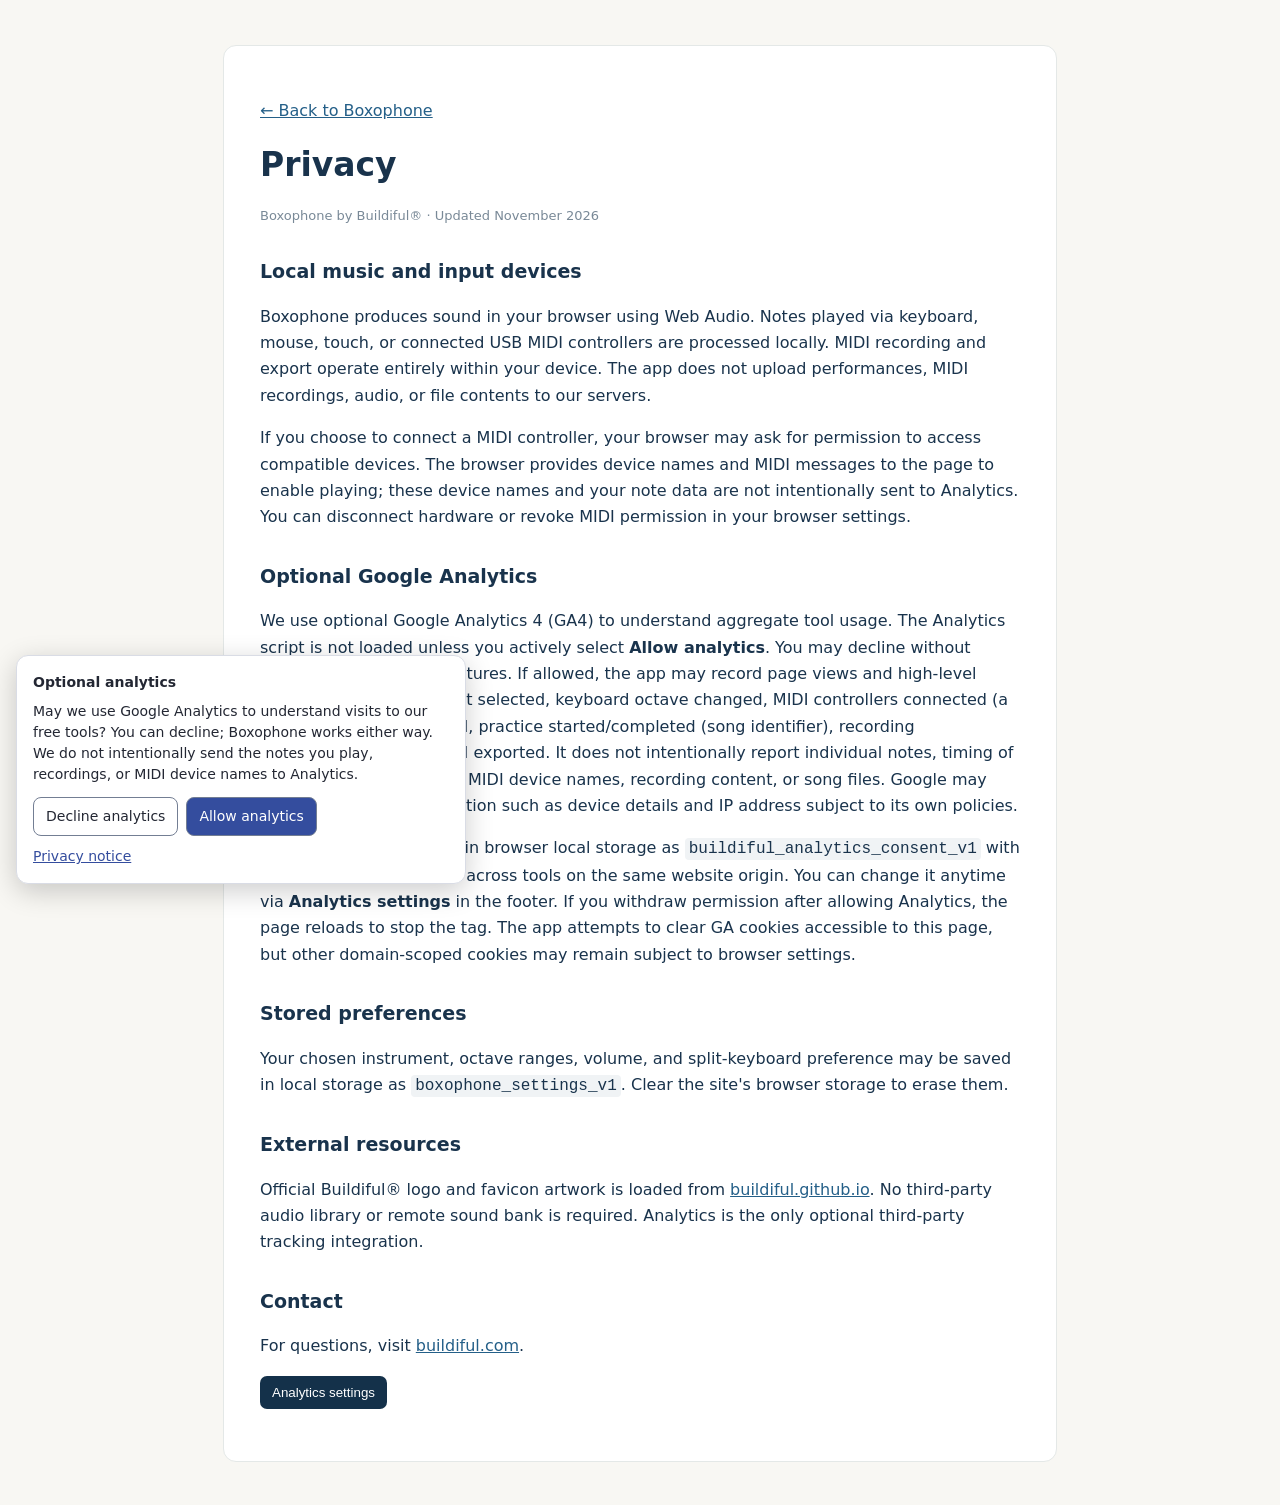
==== privacy.html @ 2fc88ae5 "first commit" ====
<!doctype html><html lang="en"><head><meta charset="utf-8"><meta name="viewport" content="width=device-width,initial-scale=1"><meta name="theme-color" content="#102c46"><title>Privacy — Boxophone by Buildiful®</title><style>body{font:16px/1.65 system-ui,-apple-system,sans-serif;color:#19334c;background:#f8f7f3;margin:0}main{max-width:760px;margin:45px auto;background:#fff;padding:36px;border:1px solid #e4e8e7;border-radius:13px}h1{font-size:33px;line-height:1.1}h2{font-size:19px;margin-top:30px}a{color:#245f88}code{background:#f0f3f5;padding:2px 4px;border-radius:4px}@media(max-width:700px){main{margin:12px;padding:20px}}.small{color:#798997;font-size:13px}</style><script defer src="./buildiful-analytics-consent.js" data-measurement-id="G-TG14RBXLTF" data-tool-name="Boxophone Privacy" data-privacy-url="./privacy.html"></script></head><body><main><p><a href="./index.html">← Back to Boxophone</a></p><h1>Privacy</h1><p class="small">Boxophone by Buildiful® · Updated November 2026</p><h2>Local music and input devices</h2><p>Boxophone produces sound in your browser using Web Audio. Notes played via keyboard, mouse, touch, or connected USB MIDI controllers are processed locally. MIDI recording and export operate entirely within your device. The app does not upload performances, MIDI recordings, audio, or file contents to our servers.</p><p>If you choose to connect a MIDI controller, your browser may ask for permission to access compatible devices. The browser provides device names and MIDI messages to the page to enable playing; these device names and your note data are not intentionally sent to Analytics. You can disconnect hardware or revoke MIDI permission in your browser settings.</p><h2>Optional Google Analytics</h2><p>We use optional Google Analytics 4 (GA4) to understand aggregate tool usage. The Analytics script is not loaded unless you actively select <strong>Allow analytics</strong>. You may decline without losing any Boxophone features. If allowed, the app may record page views and high-level events such as instrument selected, keyboard octave changed, MIDI controllers connected (a count only), demo started, practice started/completed (song identifier), recording started/stopped, and MIDI exported. It does not intentionally report individual notes, timing of your performance, actual MIDI device names, recording content, or song files. Google may process technical information such as device details and IP address subject to its own policies.</p><p>Your preference is stored in browser local storage as <code>buildiful_analytics_consent_v1</code> with a timestamp, and shared across tools on the same website origin. You can change it anytime via <strong>Analytics settings</strong> in the footer. If you withdraw permission after allowing Analytics, the page reloads to stop the tag. The app attempts to clear GA cookies accessible to this page, but other domain-scoped cookies may remain subject to browser settings.</p><h2>Stored preferences</h2><p>Your chosen instrument, octave ranges, volume, and split-keyboard preference may be saved in local storage as <code>boxophone_settings_v1</code>. Clear the site's browser storage to erase them.</p><h2>External resources</h2><p>Official Buildiful® logo and favicon artwork is loaded from <a href="https://buildiful.github.io/">buildiful.github.io</a>. No third-party audio library or remote sound bank is required. Analytics is the only optional third-party tracking integration.</p><h2>Contact</h2><p>For questions, visit <a href="https://buildiful.com" rel="noopener">buildiful.com</a>.</p><p><button data-buildiful-analytics-settings type="button" style="background:#14314a;border:0;border-radius:7px;color:white;padding:9px 12px;cursor:pointer">Analytics settings</button></p></main></body></html>
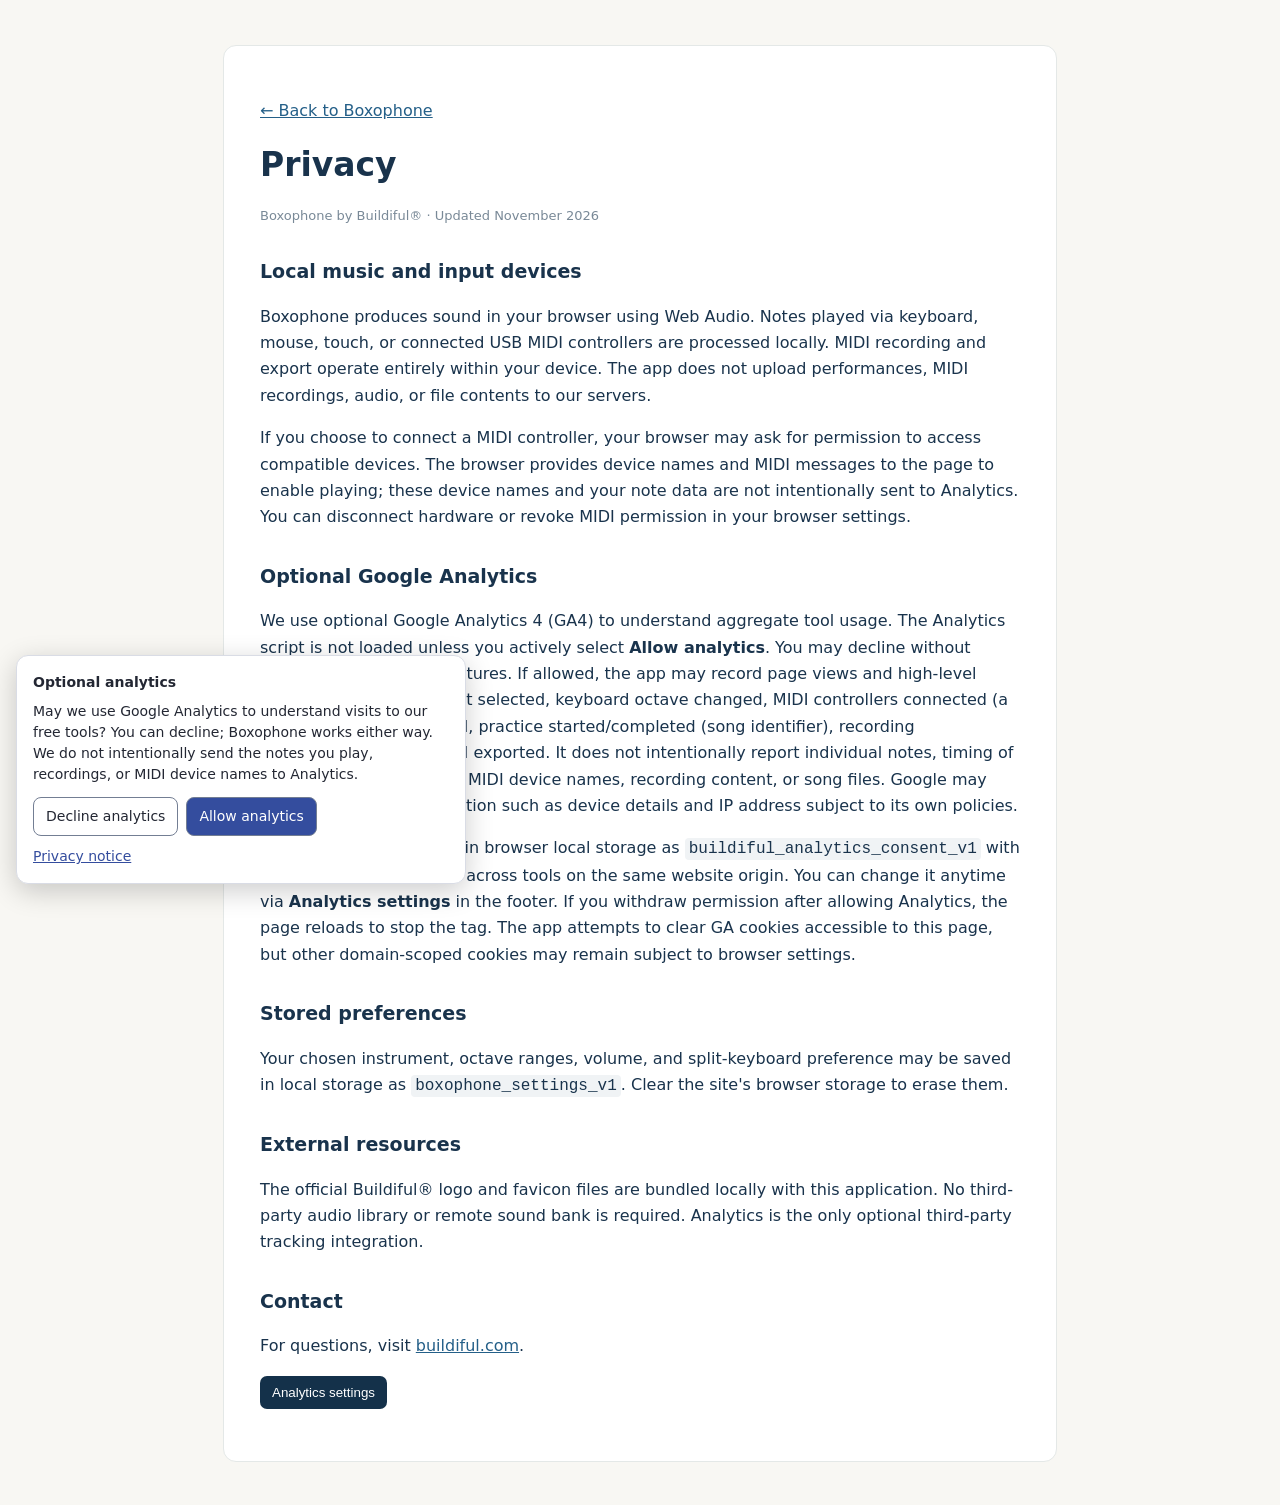
==== commit 2ad3ea66: "Updated favicon" ====
--- a/privacy.html
+++ b/privacy.html
@@ -1 +1 @@
-<!doctype html><html lang="en"><head><meta charset="utf-8"><meta name="viewport" content="width=device-width,initial-scale=1"><meta name="theme-color" content="#102c46"><title>Privacy — Boxophone by Buildiful®</title><style>body{font:16px/1.65 system-ui,-apple-system,sans-serif;color:#19334c;background:#f8f7f3;margin:0}main{max-width:760px;margin:45px auto;background:#fff;padding:36px;border:1px solid #e4e8e7;border-radius:13px}h1{font-size:33px;line-height:1.1}h2{font-size:19px;margin-top:30px}a{color:#245f88}code{background:#f0f3f5;padding:2px 4px;border-radius:4px}@media(max-width:700px){main{margin:12px;padding:20px}}.small{color:#798997;font-size:13px}</style><script defer src="./buildiful-analytics-consent.js" data-measurement-id="G-TG14RBXLTF" data-tool-name="Boxophone Privacy" data-privacy-url="./privacy.html"></script></head><body><main><p><a href="./index.html">← Back to Boxophone</a></p><h1>Privacy</h1><p class="small">Boxophone by Buildiful® · Updated November 2026</p><h2>Local music and input devices</h2><p>Boxophone produces sound in your browser using Web Audio. Notes played via keyboard, mouse, touch, or connected USB MIDI controllers are processed locally. MIDI recording and export operate entirely within your device. The app does not upload performances, MIDI recordings, audio, or file contents to our servers.</p><p>If you choose to connect a MIDI controller, your browser may ask for permission to access compatible devices. The browser provides device names and MIDI messages to the page to enable playing; these device names and your note data are not intentionally sent to Analytics. You can disconnect hardware or revoke MIDI permission in your browser settings.</p><h2>Optional Google Analytics</h2><p>We use optional Google Analytics 4 (GA4) to understand aggregate tool usage. The Analytics script is not loaded unless you actively select <strong>Allow analytics</strong>. You may decline without losing any Boxophone features. If allowed, the app may record page views and high-level events such as instrument selected, keyboard octave changed, MIDI controllers connected (a count only), demo started, practice started/completed (song identifier), recording started/stopped, and MIDI exported. It does not intentionally report individual notes, timing of your performance, actual MIDI device names, recording content, or song files. Google may process technical information such as device details and IP address subject to its own policies.</p><p>Your preference is stored in browser local storage as <code>buildiful_analytics_consent_v1</code> with a timestamp, and shared across tools on the same website origin. You can change it anytime via <strong>Analytics settings</strong> in the footer. If you withdraw permission after allowing Analytics, the page reloads to stop the tag. The app attempts to clear GA cookies accessible to this page, but other domain-scoped cookies may remain subject to browser settings.</p><h2>Stored preferences</h2><p>Your chosen instrument, octave ranges, volume, and split-keyboard preference may be saved in local storage as <code>boxophone_settings_v1</code>. Clear the site's browser storage to erase them.</p><h2>External resources</h2><p>Official Buildiful® logo and favicon artwork is loaded from <a href="https://buildiful.github.io/">buildiful.github.io</a>. No third-party audio library or remote sound bank is required. Analytics is the only optional third-party tracking integration.</p><h2>Contact</h2><p>For questions, visit <a href="https://buildiful.com" rel="noopener">buildiful.com</a>.</p><p><button data-buildiful-analytics-settings type="button" style="background:#14314a;border:0;border-radius:7px;color:white;padding:9px 12px;cursor:pointer">Analytics settings</button></p></main></body></html>
+<!doctype html><html lang="en"><head><meta charset="utf-8"><meta name="viewport" content="width=device-width,initial-scale=1"><meta name="theme-color" content="#102c46"><title>Privacy — Boxophone by Buildiful®</title><link rel="icon" type="image/x-icon" href="./assets/favicon.ico"><link rel="icon" type="image/png" sizes="32x32" href="./assets/favicon-32x32.png"><link rel="icon" type="image/png" sizes="16x16" href="./assets/favicon-16x16.png"><link rel="apple-touch-icon" sizes="180x180" href="./assets/apple-touch-icon.png"><style>body{font:16px/1.65 system-ui,-apple-system,sans-serif;color:#19334c;background:#f8f7f3;margin:0}main{max-width:760px;margin:45px auto;background:#fff;padding:36px;border:1px solid #e4e8e7;border-radius:13px}h1{font-size:33px;line-height:1.1}h2{font-size:19px;margin-top:30px}a{color:#245f88}code{background:#f0f3f5;padding:2px 4px;border-radius:4px}@media(max-width:700px){main{margin:12px;padding:20px}}.small{color:#798997;font-size:13px}</style><script defer src="./buildiful-analytics-consent.js" data-measurement-id="G-TG14RBXLTF" data-tool-name="Boxophone Privacy" data-privacy-url="./privacy.html"></script></head><body><main><p><a href="./index.html">← Back to Boxophone</a></p><h1>Privacy</h1><p class="small">Boxophone by Buildiful® · Updated November 2026</p><h2>Local music and input devices</h2><p>Boxophone produces sound in your browser using Web Audio. Notes played via keyboard, mouse, touch, or connected USB MIDI controllers are processed locally. MIDI recording and export operate entirely within your device. The app does not upload performances, MIDI recordings, audio, or file contents to our servers.</p><p>If you choose to connect a MIDI controller, your browser may ask for permission to access compatible devices. The browser provides device names and MIDI messages to the page to enable playing; these device names and your note data are not intentionally sent to Analytics. You can disconnect hardware or revoke MIDI permission in your browser settings.</p><h2>Optional Google Analytics</h2><p>We use optional Google Analytics 4 (GA4) to understand aggregate tool usage. The Analytics script is not loaded unless you actively select <strong>Allow analytics</strong>. You may decline without losing any Boxophone features. If allowed, the app may record page views and high-level events such as instrument selected, keyboard octave changed, MIDI controllers connected (a count only), demo started, practice started/completed (song identifier), recording started/stopped, and MIDI exported. It does not intentionally report individual notes, timing of your performance, actual MIDI device names, recording content, or song files. Google may process technical information such as device details and IP address subject to its own policies.</p><p>Your preference is stored in browser local storage as <code>buildiful_analytics_consent_v1</code> with a timestamp, and shared across tools on the same website origin. You can change it anytime via <strong>Analytics settings</strong> in the footer. If you withdraw permission after allowing Analytics, the page reloads to stop the tag. The app attempts to clear GA cookies accessible to this page, but other domain-scoped cookies may remain subject to browser settings.</p><h2>Stored preferences</h2><p>Your chosen instrument, octave ranges, volume, and split-keyboard preference may be saved in local storage as <code>boxophone_settings_v1</code>. Clear the site's browser storage to erase them.</p><h2>External resources</h2><p>The official Buildiful® logo and favicon files are bundled locally with this application. No third-party audio library or remote sound bank is required. Analytics is the only optional third-party tracking integration.</p><h2>Contact</h2><p>For questions, visit <a href="https://buildiful.com" rel="noopener">buildiful.com</a>.</p><p><button data-buildiful-analytics-settings type="button" style="background:#14314a;border:0;border-radius:7px;color:white;padding:9px 12px;cursor:pointer">Analytics settings</button></p></main></body></html>
